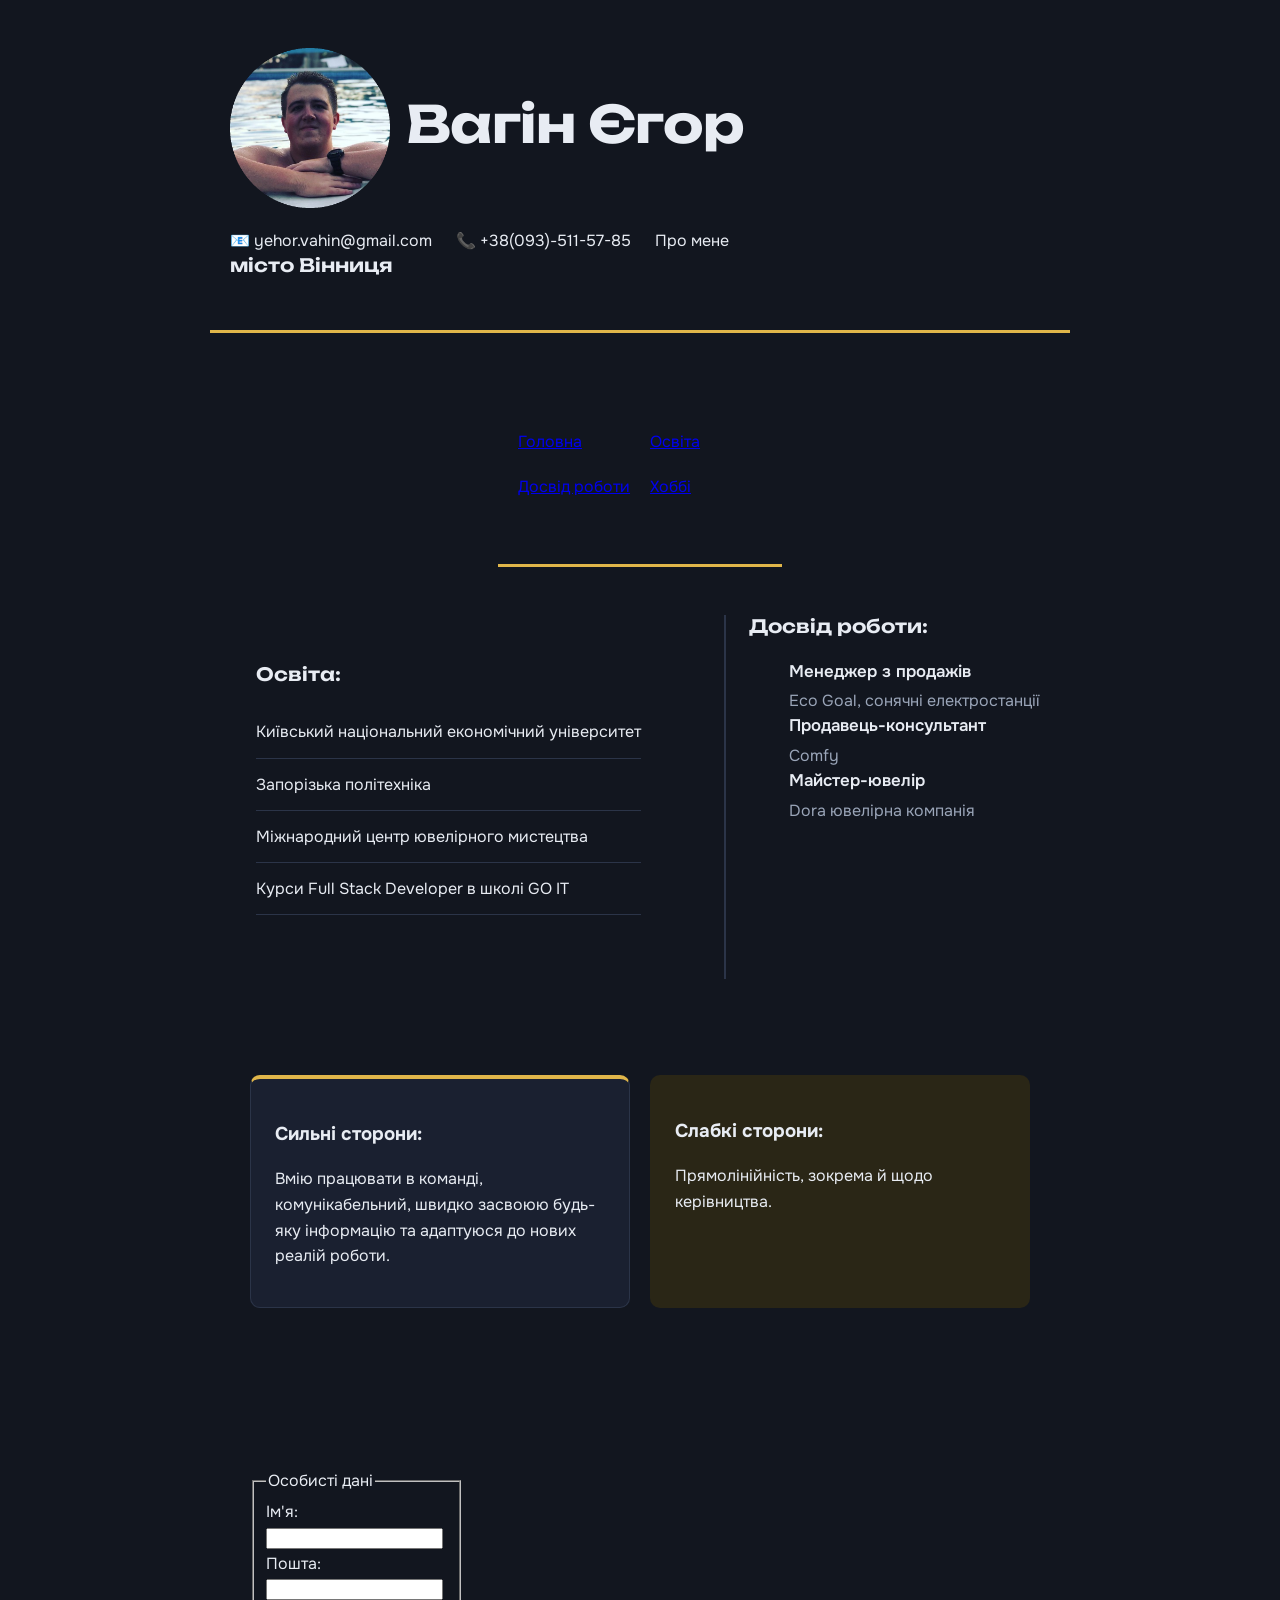
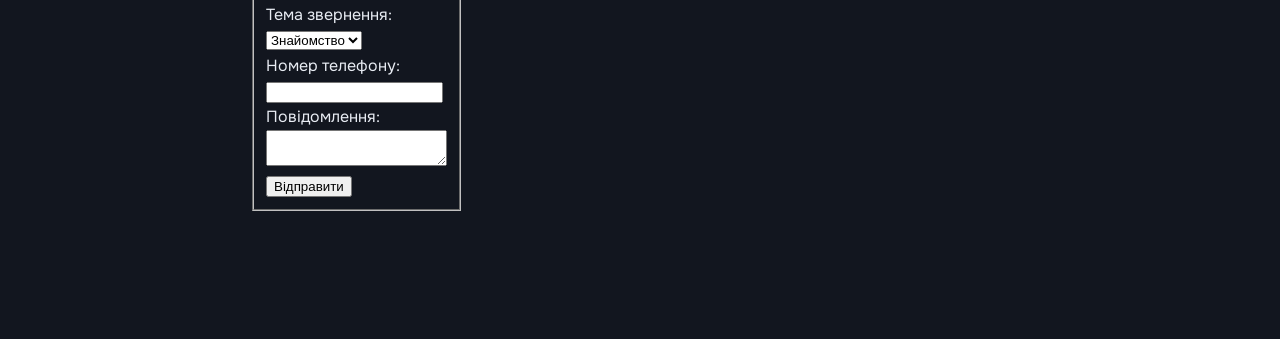
==== index.html @ c0144951 "added pages and info" ====
<!doctype html>
<html lang="uk">
  <head>
    <meta charset="UTF-8" />
    <meta name="viewport" content="width=device-width, initial-scale=1.0" />
    <link rel="stylesheet" href="style/style.css" />
    <link rel="preconnect" href="https://fonts.googleapis.com" />
    <link rel="preconnect" href="https://fonts.gstatic.com" crossorigin />
    <link
      href="https://fonts.googleapis.com/css2?family=Onest:wght@100..900&family=Unbounded:wght@200..900&display=swap"
      rel="stylesheet" />
    <title>Document</title>
  </head>
  <body>
    <header class="header container">
      <div class="name">
        <div class="main__info">
          <img
            class="photo"
            src="images/image1.png"
            alt="Фото портрет"
            width="160"
            height="160"
            title="Фото портрет" />
          <h1>Вагін Єгор</h1>
        </div>
        <div class="info">
          <a href="mailto:yehor.vahin@gmail.com"
            >&#128231; yehor.vahin@gmail.com</a
          >
          <a href="tel:380935115785">&#128222; +38(093)-511-57-85</a>
          <a href="#about">Про мене</a>
        </div>
        <h2>місто Вінниця</h2>
      </div>
    </header>
    <main class="container">
      <section class="menu">
        <a href="#">Головна</a>
        <a href="pages/education.html">Освіта</a>
        <a href="pages/experience.html">Досвід роботи</a>
        <a href="pages/hobby.html">Хоббі</a>
      </section>
      <section class="education">
        <h2>Освіта:</h2>
        <ul class="education__list">
          <li>Київський національний економічний університет</li>
          <li>Запорізька політехніка</li>
          <li>Міжнародний центр ювелірного мистецтва</li>
          <li>Курси Full Stack Developer в школі GO IT</li>
        </ul>
      </section>
      <section class="experience">
        <h2>Досвід роботи:</h2>
        <ul class="experience__list">
          <li>
            <h3>Менеджер з продажів</h3>
            <p>Eco Goal, сонячні електростанції</p>
          </li>
          <li>
            <h3>Продавець-консультант</h3>
            <p>Comfy</p>
          </li>
          <li>
            <h3>Майстер-ювелір</h3>
            <p>Dora ювелірна компанія</p>
          </li>
        </ul>
      </section>
      <section class="about">
        <div class="card strong">
          <h3 id="about">Сильні сторони:</h3>
          <p>
            Вмію працювати в команді, комунікабельний, швидко засвоюю будь-яку
            інформацію та адаптуюся до нових реалій роботи.
          </p>
        </div>
        <div class="card weak">
          <h3>Слабкі сторони:</h3>
          <p>Прямолінійність, зокрема й щодо керівництва.</p>
        </div>
      </section>
      <section class="form">
        <form>
          <fieldset>
            <legend>Особисті дані</legend>
            <label for="name"> Ім'я: </label>
            <input
              type="text"
              id="name"
              name="firstName"
              minlength="2"
              required />
            <label for="email">Пошта:</label>
            <input type="email" id="email" name="email" required />
            <label for="theme">Тема звернення:</label>
            <select name="theme" id="theme">
              <option value="acquaintance">Знайомство</option>
              <option value="job">Робота</option>
              <option value="business">Бізнес</option>
            </select>
            <br />
            <label for="phone">Номер телефону:</label>
            <input type="tel" id="phone" name="phoneNumber" required />
            <label for="text">Повідомлення:</label>
            <textarea name="message" id="text"></textarea>
            <button type="submit">Відправити</button>
          </fieldset>
        </form>
      </section>
    </main>
  </body>
</html>
---- style/style.css ----
:root {
  --bg: #12161f;
  --surface: #1a2030;
  --ink: #e8ecf3;
  --muted: #9aa5b8;
  --line: #2b3448;
  --accent: #e0b64a;
  --accent-soft: #2a2616;
}
*,
*::before,
*::after {
  box-sizing: border-box;
}
body {
  margin: 0;
  background: var(--bg);
  color: var(--ink);
  font:
    400 1rem/1.6 "Onest",
    "Segoe UI",
    sans-serif;
  max-width: 100%;
}
main {
  display: grid;
  grid-template-columns: 1.3fr 1fr;
  gap: 3rem;
  margin-top: 2.5rem;
}
section {
  max-width: 860px;
  margin: 0 auto;
  padding: 3rem 1.25rem 4rem;
}
.container {
  max-width: 860px;
  margin: 0 auto;
  padding: 3rem 1.25rem 4rem;
}
.header {
  padding-bottom: 2rem;
  border-bottom: 3px solid var(--accent);
}
.main__info {
  display: flex;
  align-items: center;
  gap: 1rem;
}
h1 {
  margin: 0 0 0.5rem;
  font:
    700 clamp(1.9rem, 6vw, 3.2rem)/1.1 "Unbounded",
    "Onest",
    sans-serif;
  letter-spacing: -0.01em;
  overflow-wrap: anywhere;
}
h2 {
  margin: 0 0 1.25rem;
  font:
    600 1.15rem/1.3 "Unbounded",
    "Onest",
    sans-serif;
}
.info {
  margin: 1.25rem 0 0;
  padding: 0;
  list-style: none;
  display: flex;
  flex-wrap: wrap;
  gap: 0.5rem 1.5rem;
  color: var(--muted);
}
.info li {
  white-space: nowrap;
}
.info a {
  text-decoration: none;
  color: var(--ink);
}
.education__list {
  margin: 0;
  padding: 0;
  list-style: none;
}
.education__list li {
  padding: 0.8rem 0;
  border-bottom: 1px solid var(--line);
}
.experience {
  position: relative;
  padding: 0 0 1.4rem 1.4rem;
  border-left: 2px solid var(--line);
}
.experience__list li {
  list-style-type: none;
}
.experience__list h3 {
  margin: 0;
  font-size: 1.05rem;
  font-weight: 600;
}
.experience__list p {
  margin: 0.15rem 0 0;
  color: var(--muted);
}
.about {
  grid-column: 1 / -1;
  display: grid;
  gap: 1.25rem;
  grid-template-columns: 1fr 1fr;
}
.card {
  background: var(--surface);
  border: 1px solid var(--line);
  border-radius: 10px;
  padding: 1.4rem 1.5rem;
}
.card.strong {
  border-top: 4px solid var(--accent);
}
.card.weak {
  background: var(--accent-soft);
  border-color: transparent;
}
.card h3 {
  margin-bottom: 0.6rem;
}
.main {
  display: grid;
  grid-template-columns: 1fr;
  grid-column: 1 / -1;
}
.menu {
  grid-column: 1 / -1;
  display: grid;
  gap: 1.25rem;
  grid-template-columns: 1fr 1fr;
  border-bottom: 3px solid var(--accent);
}
form {
  grid-column: 1 / -1;
  display: grid;
  gap: 1.25rem;
  grid-template-columns: 1fr 1fr;
}
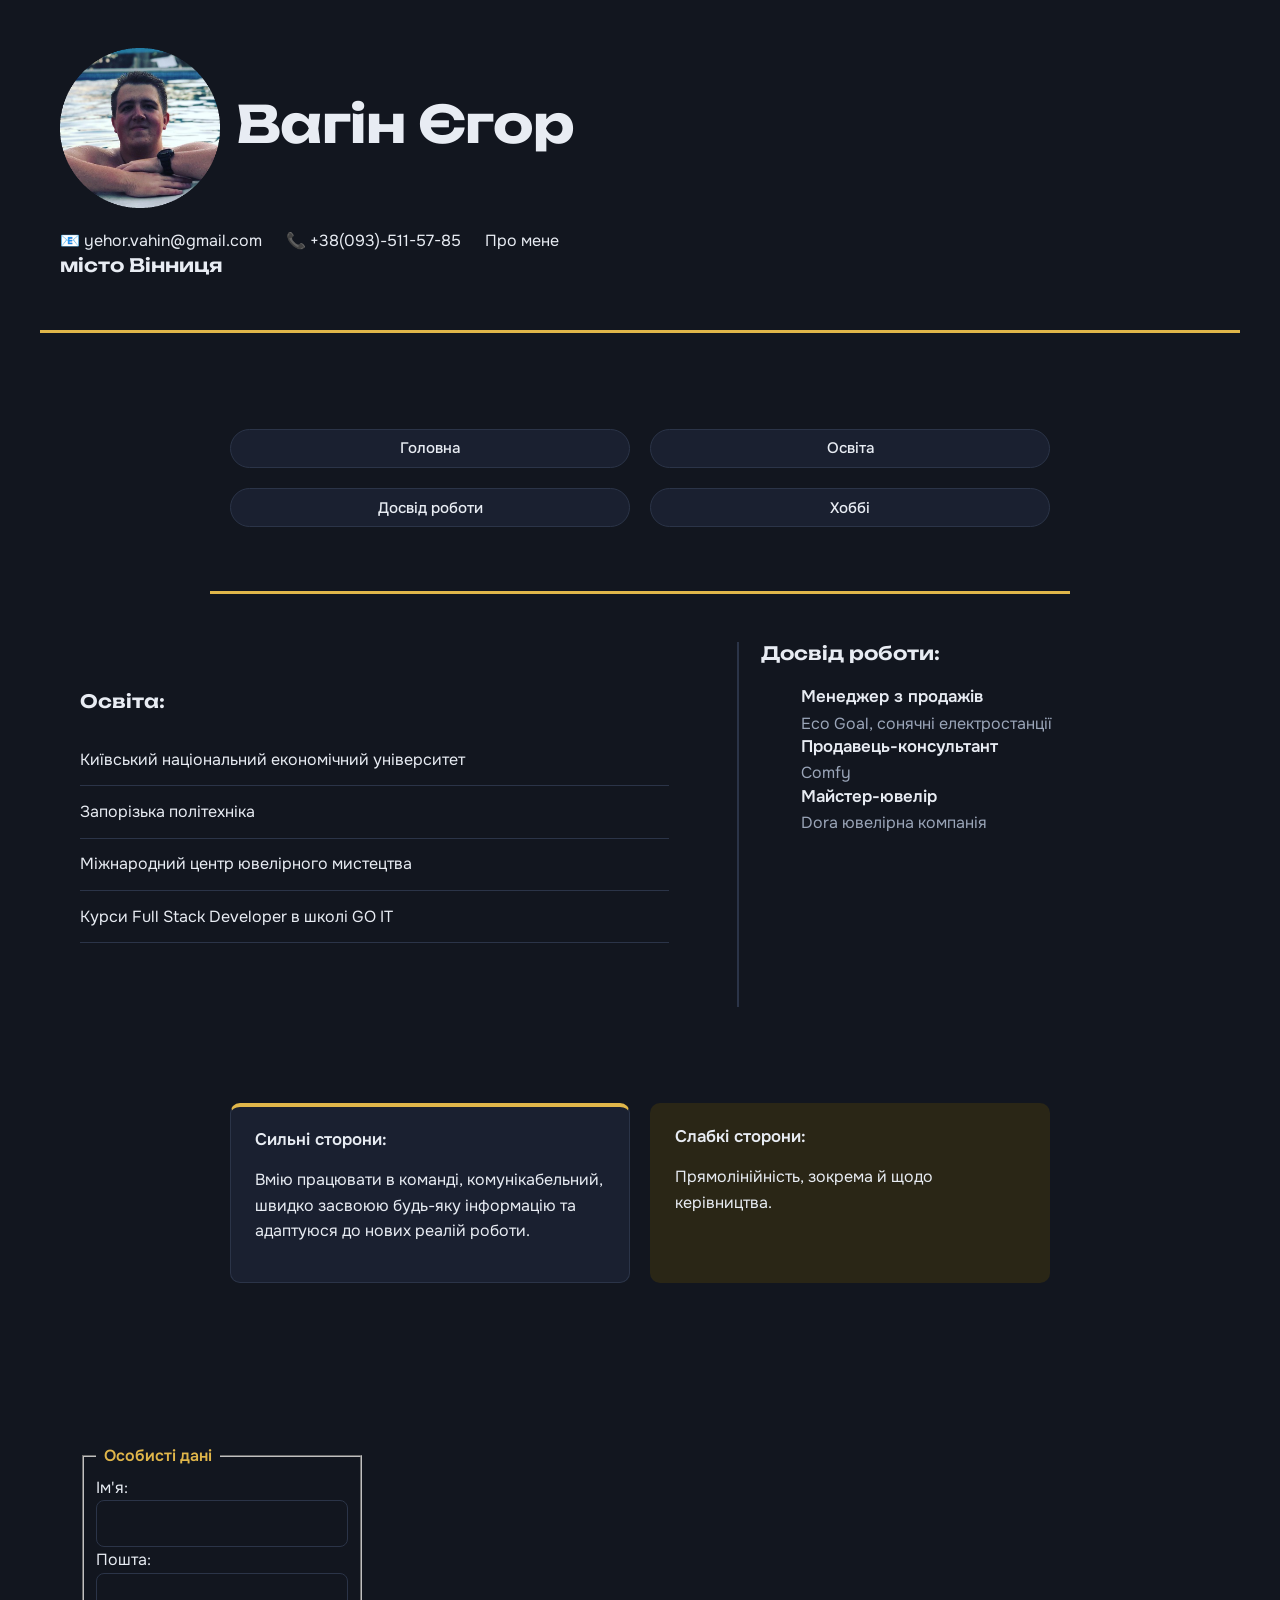
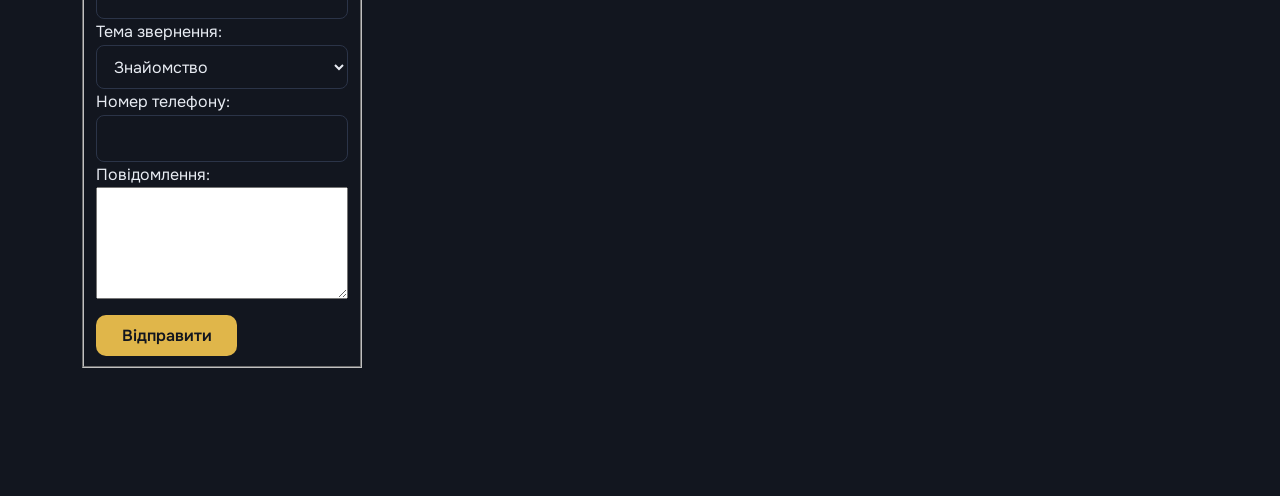
==== commit eb6eebb1: "added new blocks and styles" ====
--- a/index.html
+++ b/index.html
@@ -22,7 +22,7 @@
             width="160"
             height="160"
             title="Фото портрет" />
-          <h1>Вагін Єгор</h1>
+          <h1 class="header__info">Вагін Єгор</h1>
         </div>
         <div class="info">
           <a href="mailto:yehor.vahin@gmail.com"
@@ -31,18 +31,18 @@
           <a href="tel:380935115785">&#128222; +38(093)-511-57-85</a>
           <a href="#about">Про мене</a>
         </div>
-        <h2>місто Вінниця</h2>
+        <h2 class="title">місто Вінниця</h2>
       </div>
     </header>
     <main class="container">
       <section class="menu">
-        <a href="#">Головна</a>
-        <a href="pages/education.html">Освіта</a>
-        <a href="pages/experience.html">Досвід роботи</a>
-        <a href="pages/hobby.html">Хоббі</a>
+        <a href="#" class="menu__link">Головна</a>
+        <a href="pages/education.html" class="menu__link">Освіта</a>
+        <a href="pages/experience.html" class="menu__link">Досвід роботи</a>
+        <a href="pages/hobby.html" class="menu__link">Хоббі</a>
       </section>
       <section class="education">
-        <h2>Освіта:</h2>
+        <h2 class="title">Освіта:</h2>
         <ul class="education__list">
           <li>Київський національний економічний університет</li>
           <li>Запорізька політехніка</li>
@@ -51,60 +51,74 @@
         </ul>
       </section>
       <section class="experience">
-        <h2>Досвід роботи:</h2>
+        <h2 class="title">Досвід роботи:</h2>
         <ul class="experience__list">
           <li>
-            <h3>Менеджер з продажів</h3>
+            <h3 class="card__title">Менеджер з продажів</h3>
             <p>Eco Goal, сонячні електростанції</p>
           </li>
           <li>
-            <h3>Продавець-консультант</h3>
+            <h3 class="card__title">Продавець-консультант</h3>
             <p>Comfy</p>
           </li>
           <li>
-            <h3>Майстер-ювелір</h3>
+            <h3 class="card__title">Майстер-ювелір</h3>
             <p>Dora ювелірна компанія</p>
           </li>
         </ul>
       </section>
       <section class="about">
         <div class="card strong">
-          <h3 id="about">Сильні сторони:</h3>
+          <h3 id="about" class="card__title">Сильні сторони:</h3>
           <p>
             Вмію працювати в команді, комунікабельний, швидко засвоюю будь-яку
             інформацію та адаптуюся до нових реалій роботи.
           </p>
         </div>
         <div class="card weak">
-          <h3>Слабкі сторони:</h3>
+          <h3 class="card__title">Слабкі сторони:</h3>
           <p>Прямолінійність, зокрема й щодо керівництва.</p>
         </div>
       </section>
       <section class="form">
         <form>
-          <fieldset>
-            <legend>Особисті дані</legend>
+          <fieldset class="form__fieldest">
+            <legend class="form__legend">Особисті дані</legend>
             <label for="name"> Ім'я: </label>
             <input
+              class="form__control"
               type="text"
               id="name"
               name="firstName"
               minlength="2"
               required />
             <label for="email">Пошта:</label>
-            <input type="email" id="email" name="email" required />
+            <input
+              class="form__control"
+              type="email"
+              id="email"
+              name="email"
+              required />
             <label for="theme">Тема звернення:</label>
-            <select name="theme" id="theme">
+            <select name="theme" id="theme" class="form__control">
               <option value="acquaintance">Знайомство</option>
               <option value="job">Робота</option>
               <option value="business">Бізнес</option>
             </select>
             <br />
             <label for="phone">Номер телефону:</label>
-            <input type="tel" id="phone" name="phoneNumber" required />
+            <input
+              class="form__control"
+              type="tel"
+              id="phone"
+              name="phoneNumber"
+              required />
             <label for="text">Повідомлення:</label>
-            <textarea name="message" id="text"></textarea>
-            <button type="submit">Відправити</button>
+            <textarea
+              name="message"
+              id="text"
+              class="form__control--area"></textarea>
+            <button type="submit" class="form__button">Відправити</button>
           </fieldset>
         </form>
       </section>
--- a/style/style.css
+++ b/style/style.css
@@ -6,11 +6,23 @@
   --line: #2b3448;
   --accent: #e0b64a;
   --accent-soft: #2a2616;
+  --link: #e8ecf3;
+  --link-hover: #e0b64a;
+  --link-visited: #c9bb8f;
+  --radius: 10px;
+  --font-body: "Onest", "Segoe UI", sans-serif;
+  --font-head: "Unbounded", "Onest", sans-serif;
 }
 *,
 *::before,
 *::after {
   box-sizing: border-box;
+}
+h1,
+h2,
+h3 {
+  margin: 0;
+  line-height: 1.3;
 }
 body {
   margin: 0;
@@ -32,22 +44,41 @@
   max-width: 860px;
   margin: 0 auto;
   padding: 3rem 1.25rem 4rem;
+  width: 100%;
 }
 .container {
-  max-width: 860px;
+  max-width: 1200px;
   margin: 0 auto;
   padding: 3rem 1.25rem 4rem;
+  box-sizing: border-box;
 }
 .header {
   padding-bottom: 2rem;
   border-bottom: 3px solid var(--accent);
+}
+.menu__link {
+  padding: 0.6rem 1.2rem;
+  border: 1px solid var(--line);
+  border-radius: 999px;
+  background: var(--surface);
+  color: var(--link);
+  font: 500 0.95rem/1.2 var(--font-body);
+  text-align: center;
+  text-decoration: none;
+  transition:
+    border-color 0.2s,
+    color 0.2s,
+    background-color 0.2s;
+}
+.menu__link:visited {
+  color: var(--link-visited);
 }
 .main__info {
   display: flex;
   align-items: center;
   gap: 1rem;
 }
-h1 {
+.header__info {
   margin: 0 0 0.5rem;
   font:
     700 clamp(1.9rem, 6vw, 3.2rem)/1.1 "Unbounded",
@@ -56,12 +87,15 @@
   letter-spacing: -0.01em;
   overflow-wrap: anywhere;
 }
-h2 {
-  margin: 0 0 1.25rem;
-  font:
-    600 1.15rem/1.3 "Unbounded",
-    "Onest",
-    sans-serif;
+.title {
+  margin-bottom: 1.25rem;
+  font: 600 1.15rem/1.3 var(--font-head);
+  text-align: left;
+}
+.card__title {
+  margin-bottom: 0.6rem;
+  font: 600 1.05rem/1.3 var(--font-body);
+  text-align: left;
 }
 .info {
   margin: 1.25rem 0 0;
@@ -145,3 +179,78 @@
   gap: 1.25rem;
   grid-template-columns: 1fr 1fr;
 }
+.gallery {
+  display: grid;
+  grid-template-columns: repeat(3, minmax(0, 1fr));
+  gap: 1.25rem;
+  align-items: start;
+}
+.gallery__item {
+  margin: 0;
+  overflow: hidden;
+  border: 1px solid var(--line);
+  border-radius: var(--radius);
+  background: var(--surface);
+}
+.gallery__image {
+  width: 100%;
+  height: auto;
+}
+.gallery__caption {
+  padding: 0.75rem 1rem;
+  color: var(--muted);
+  text-align: center;
+}
+input,
+textarea,
+select {
+  box-sizing: border-box;
+  width: 100%;
+  max-width: 100%;
+  padding: 8px;
+}
+.form__fieldset {
+  display: grid;
+  gap: 0.6rem;
+  min-width: 0;
+  margin: 0;
+  padding: 1.5rem;
+  border: 1px solid var(--line);
+  border-radius: var(--radius);
+}
+.form__legend {
+  padding: 0 0.5rem;
+  color: var(--accent);
+  font-weight: 600;
+}
+.form__button {
+  justify-self: start;
+  margin-top: 0.5rem;
+  padding: 0.7rem 1.6rem;
+  border: 0;
+  border-radius: var(--radius);
+  background: var(--accent);
+  color: var(--bg);
+  font: 600 1rem/1.2 var(--font-body);
+  text-align: center;
+  cursor: pointer;
+}
+.form__control {
+  width: 100%;
+  max-width: 100%;
+  padding: 0.6rem 0.8rem;
+  border: 1px solid var(--line);
+  border-radius: 8px;
+  background: var(--bg);
+  color: var(--ink);
+  font: inherit;
+}
+.form__control:focus {
+  border-color: var(--accent);
+  outline: 2px solid var(--accent);
+  outline-offset: 1px;
+}
+.form__control--area {
+  min-height: 7rem;
+  resize: vertical;
+}
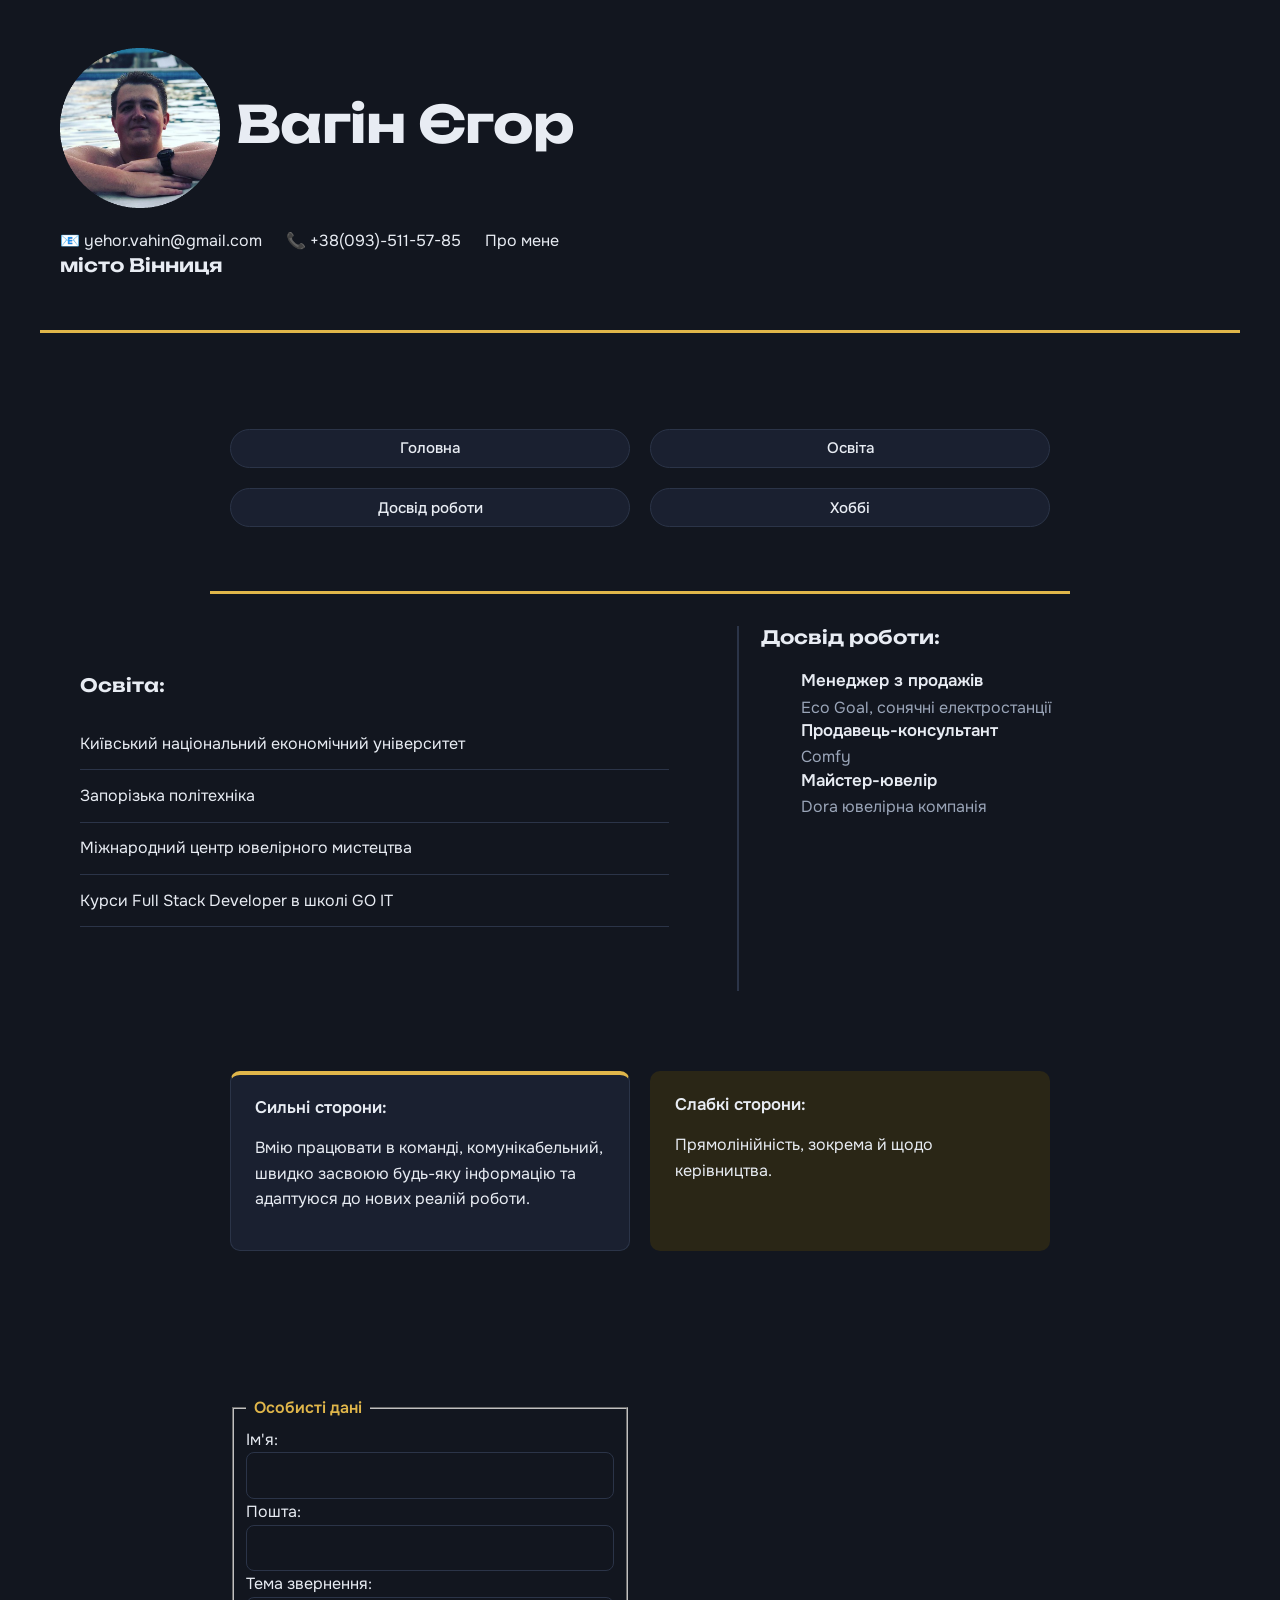
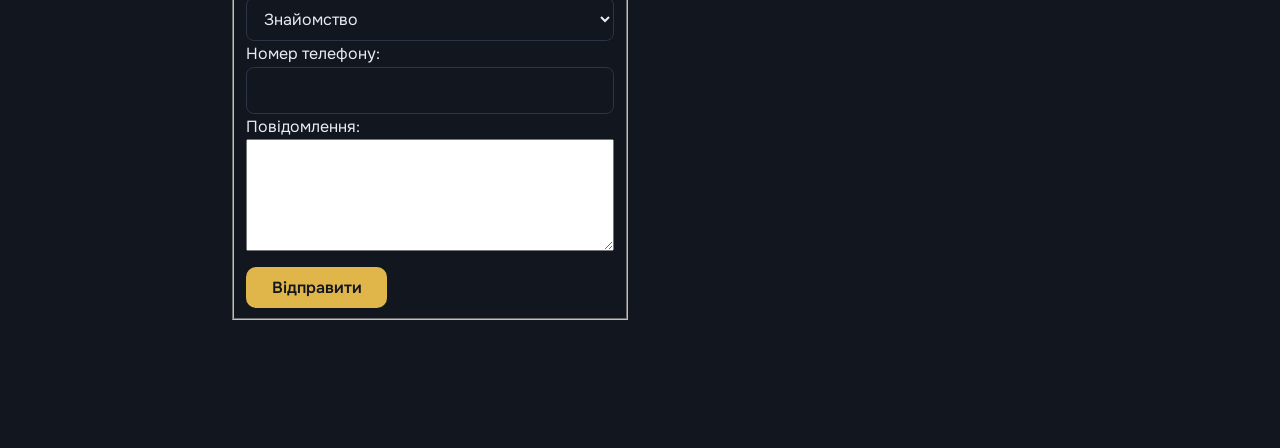
==== commit 48fe3bb4: "added new classes and styles" ====
--- a/index.html
+++ b/index.html
@@ -34,7 +34,7 @@
         <h2 class="title">місто Вінниця</h2>
       </div>
     </header>
-    <main class="container">
+    <main class="container page">
       <section class="menu">
         <a href="#" class="menu__link">Головна</a>
         <a href="pages/education.html" class="menu__link">Освіта</a>
@@ -67,7 +67,7 @@
           </li>
         </ul>
       </section>
-      <section class="about">
+      <section class="about page__full">
         <div class="card strong">
           <h3 id="about" class="card__title">Сильні сторони:</h3>
           <p>
@@ -80,7 +80,7 @@
           <p>Прямолінійність, зокрема й щодо керівництва.</p>
         </div>
       </section>
-      <section class="form">
+      <section class="form page__full">
         <form>
           <fieldset class="form__fieldest">
             <legend class="form__legend">Особисті дані</legend>
--- a/style/style.css
+++ b/style/style.css
@@ -52,6 +52,17 @@
   padding: 3rem 1.25rem 4rem;
   box-sizing: border-box;
 }
+.page {
+  display: grid;
+  grid-template-columns: minmax(0, 1.3fr) minmax(0, 1fr);
+  gap: 2rem 3rem;
+}
+.page--single {
+  grid-template-columns: minmax(0, 1fr);
+}
+.page__full {
+  grid-column: 1 / -1;
+}
 .header {
   padding-bottom: 2rem;
   border-bottom: 3px solid var(--accent);
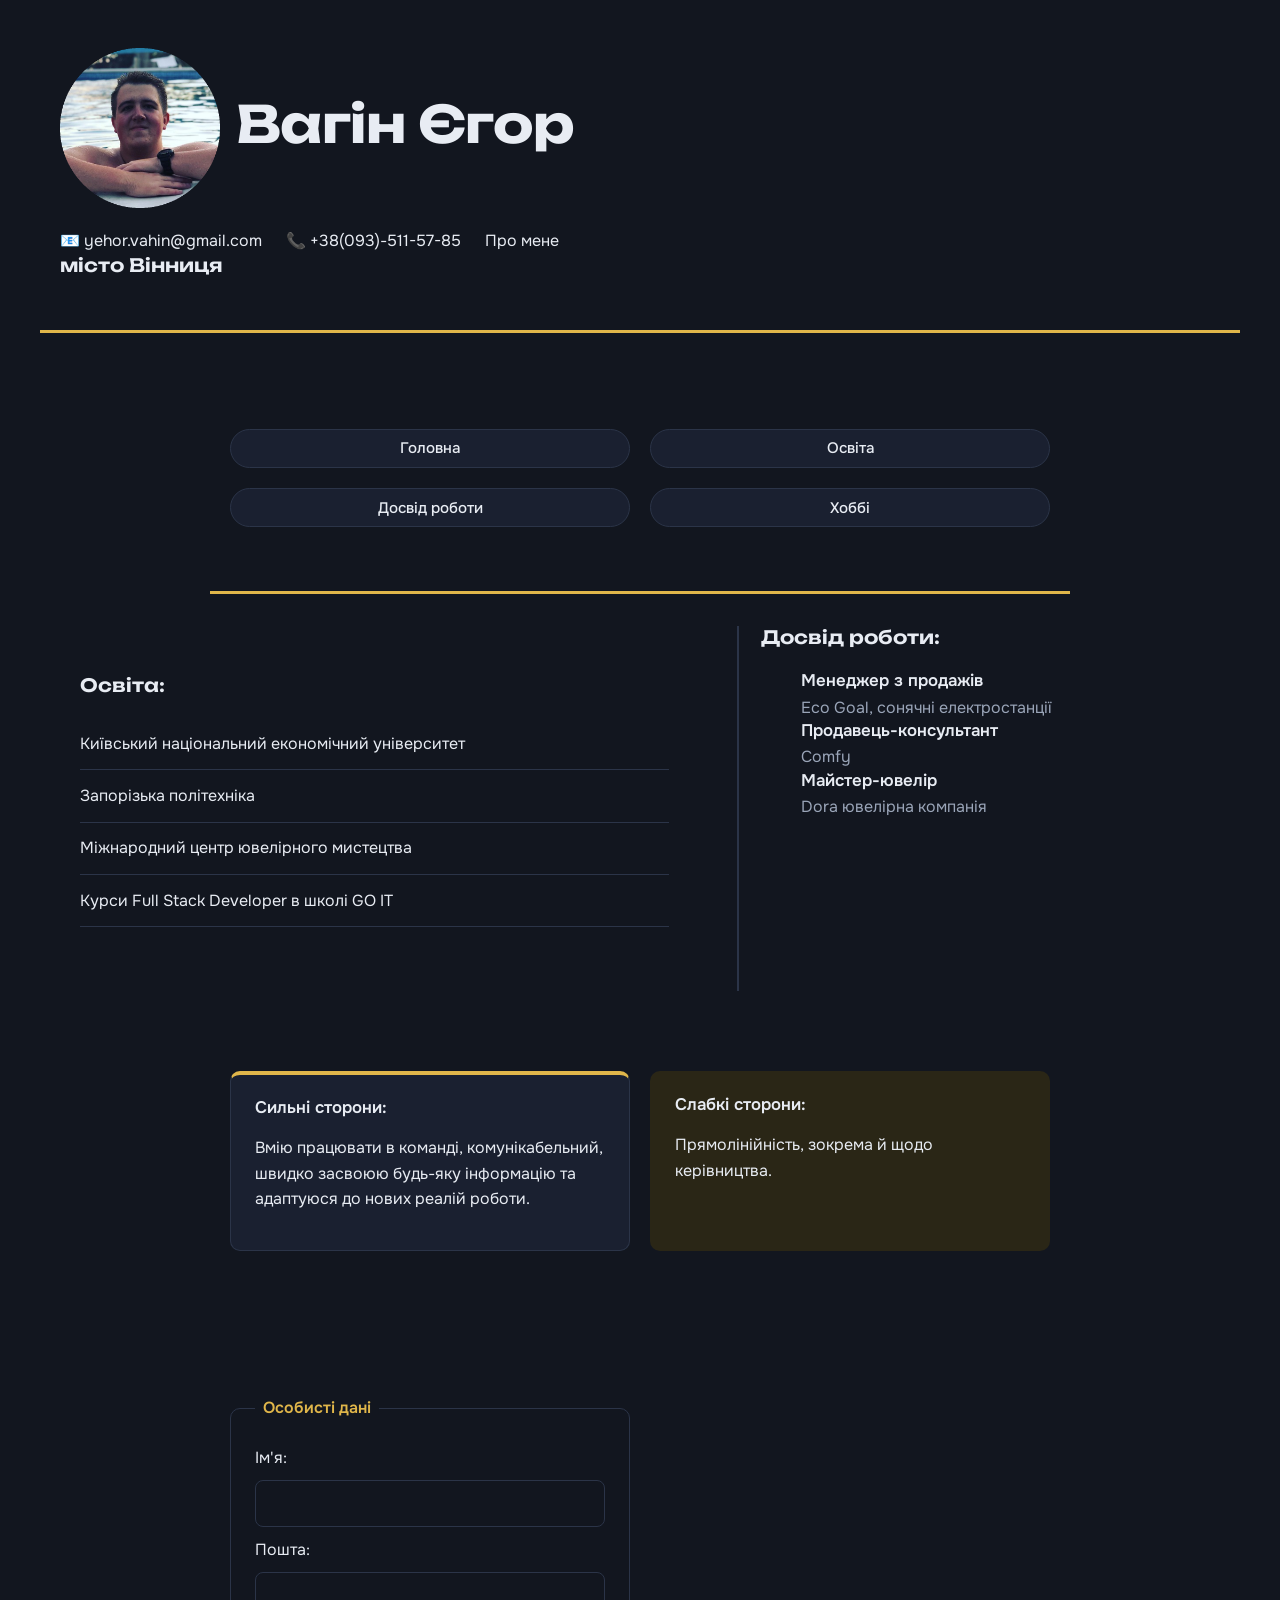
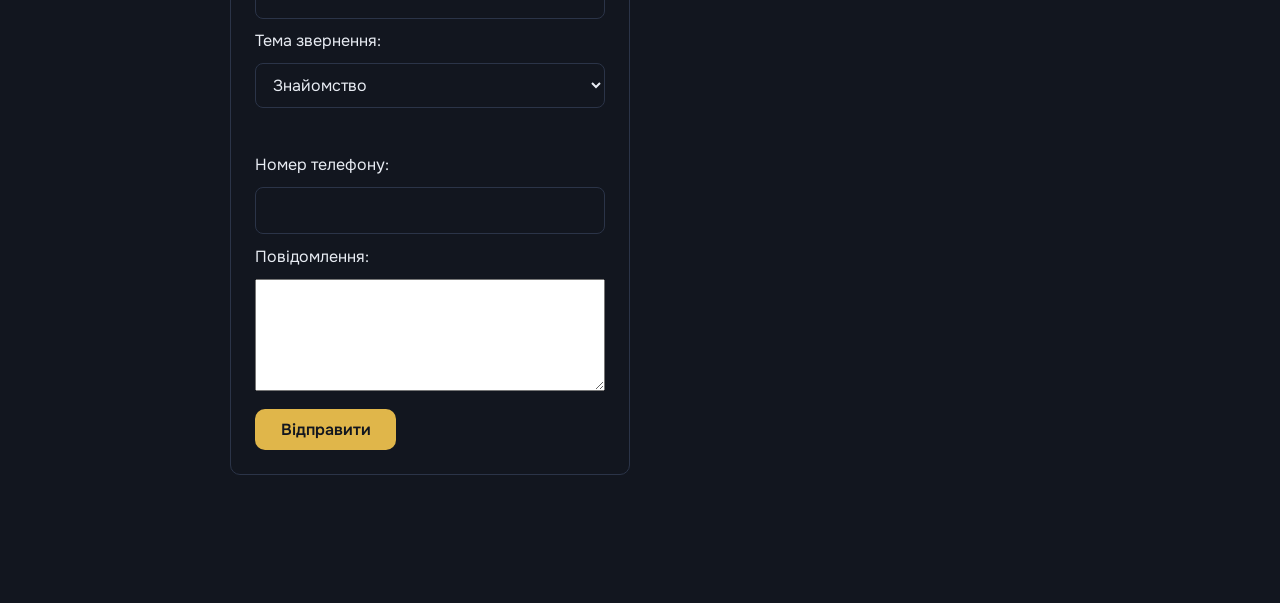
==== commit 39f73d96: "changed css" ====
--- a/index.html
+++ b/index.html
@@ -82,7 +82,7 @@
       </section>
       <section class="form page__full">
         <form>
-          <fieldset class="form__fieldest">
+          <fieldset class="form__fieldset">
             <legend class="form__legend">Особисті дані</legend>
             <label for="name"> Ім'я: </label>
             <input
--- a/style/style.css
+++ b/style/style.css
@@ -265,3 +265,9 @@
   min-height: 7rem;
   resize: vertical;
 }
+@media (max-width: 800px) {
+  .page,
+  .about {
+    grid-template-columns: minmax(0, 1fr);
+  }
+}
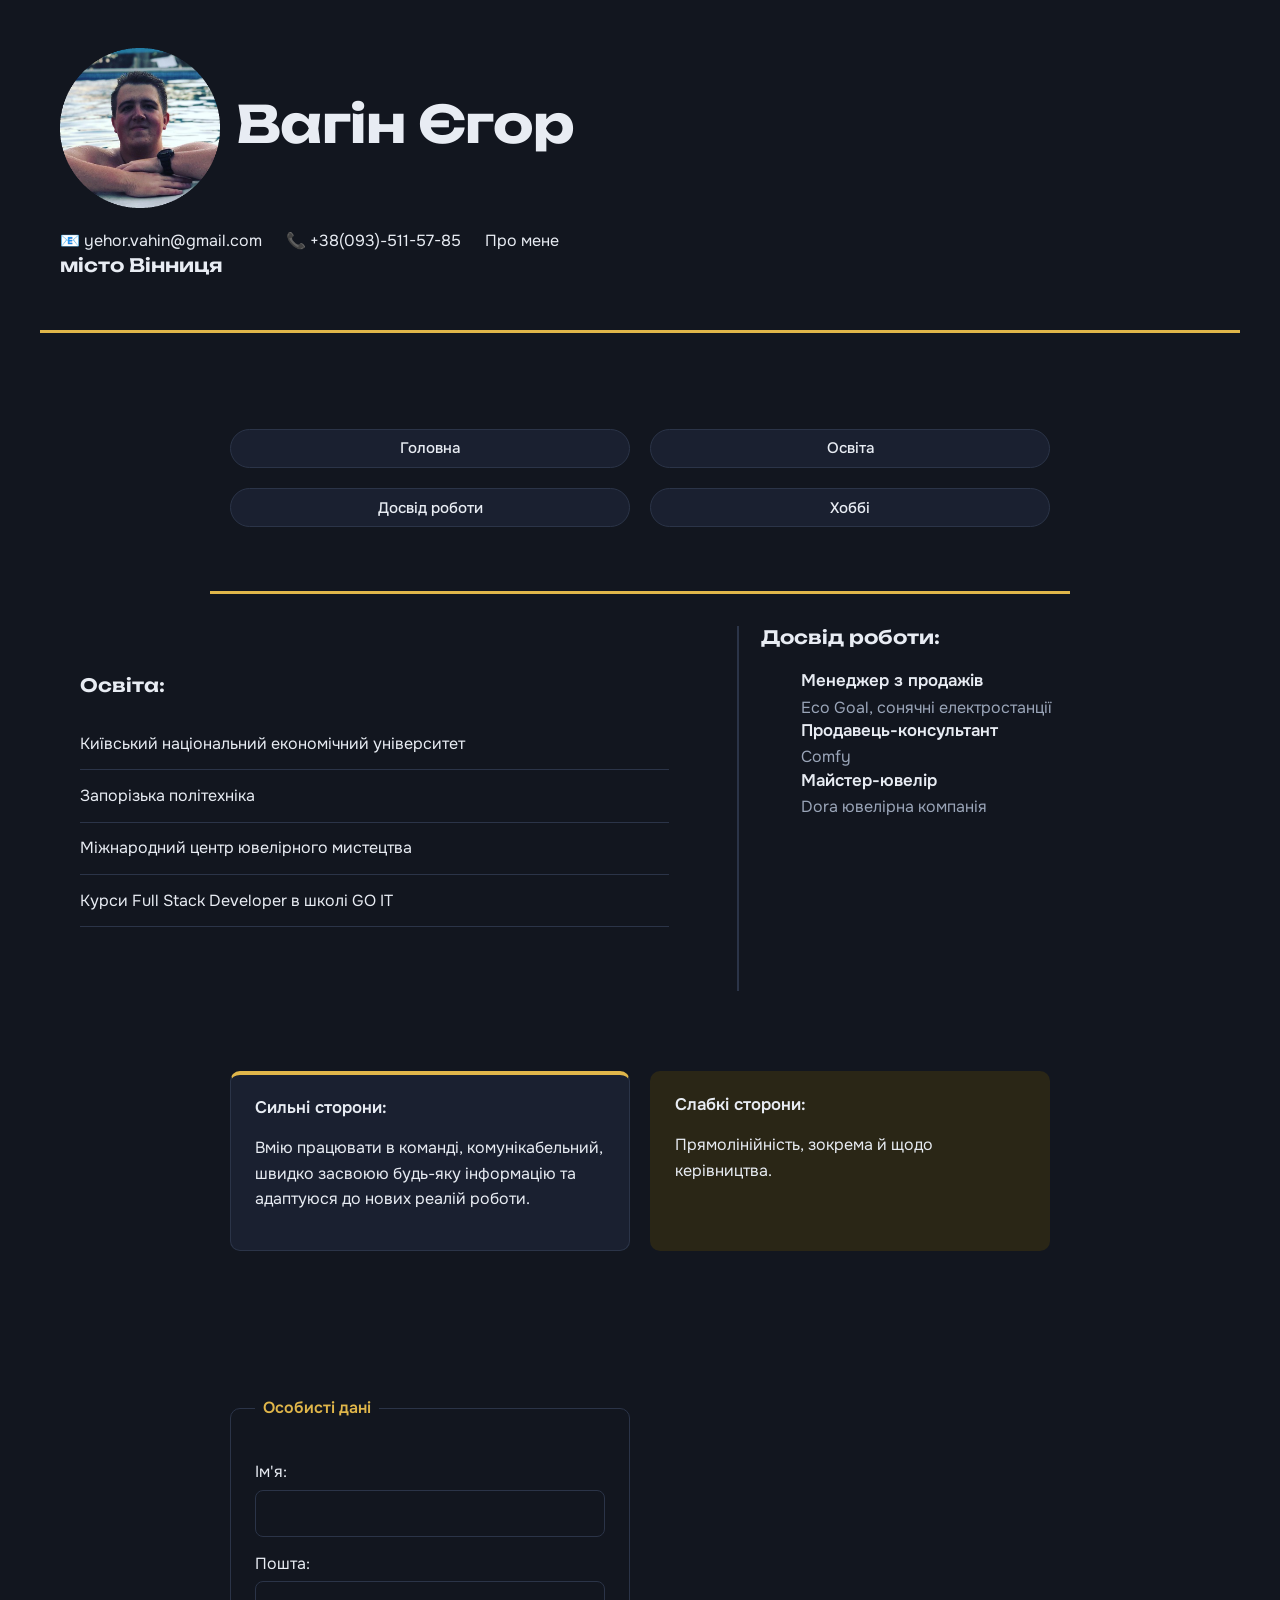
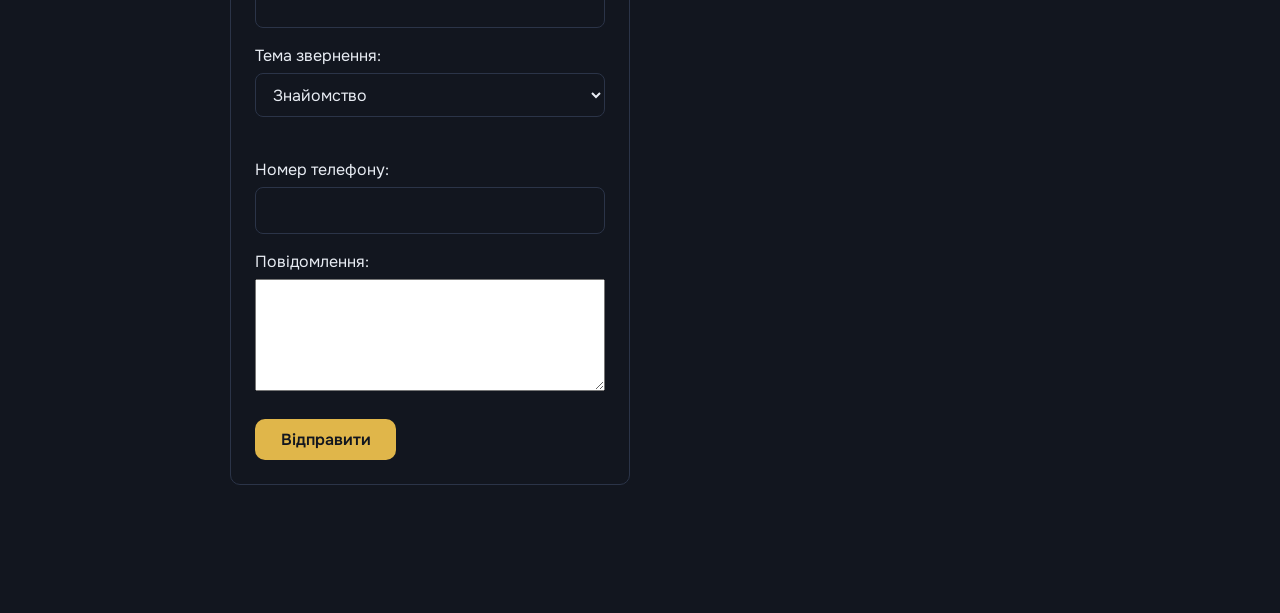
==== commit 11677aa9: "added new adaptive styles" ====
--- a/index.html
+++ b/index.html
@@ -84,7 +84,7 @@
         <form>
           <fieldset class="form__fieldset">
             <legend class="form__legend">Особисті дані</legend>
-            <label for="name"> Ім'я: </label>
+            <label for="name" class="form__label"> Ім'я: </label>
             <input
               class="form__control"
               type="text"
@@ -92,28 +92,28 @@
               name="firstName"
               minlength="2"
               required />
-            <label for="email">Пошта:</label>
+            <label for="email" class="form__label">Пошта:</label>
             <input
               class="form__control"
               type="email"
               id="email"
               name="email"
               required />
-            <label for="theme">Тема звернення:</label>
+            <label for="theme" class="form__label">Тема звернення:</label>
             <select name="theme" id="theme" class="form__control">
               <option value="acquaintance">Знайомство</option>
               <option value="job">Робота</option>
               <option value="business">Бізнес</option>
             </select>
             <br />
-            <label for="phone">Номер телефону:</label>
+            <label for="phone" class="form__label">Номер телефону:</label>
             <input
               class="form__control"
               type="tel"
               id="phone"
               name="phoneNumber"
               required />
-            <label for="text">Повідомлення:</label>
+            <label for="text" class="form__label">Повідомлення:</label>
             <textarea
               name="message"
               id="text"
--- a/style/style.css
+++ b/style/style.css
@@ -221,9 +221,10 @@
   padding: 8px;
 }
 .form__fieldset {
-  display: grid;
-  gap: 0.6rem;
+  display: block;
+  width: 100%;
   min-width: 0;
+  max-width: 100%;
   margin: 0;
   padding: 1.5rem;
   border: 1px solid var(--line);
@@ -235,8 +236,9 @@
   font-weight: 600;
 }
 .form__button {
-  justify-self: start;
-  margin-top: 0.5rem;
+  display: block;
+  max-width: 100%;
+  margin-top: 1.25rem;
   padding: 0.7rem 1.6rem;
   border: 0;
   border-radius: var(--radius);
@@ -247,7 +249,9 @@
   cursor: pointer;
 }
 .form__control {
-  width: 100%;
+  display: block;
+  width: 100%;
+  min-width: 0;
   max-width: 100%;
   padding: 0.6rem 0.8rem;
   border: 1px solid var(--line);
@@ -265,9 +269,39 @@
   min-height: 7rem;
   resize: vertical;
 }
+.form__label {
+  display: block;
+  margin-top: 0.9rem;
+  margin-bottom: 0.3rem;
+}
 @media (max-width: 800px) {
   .page,
   .about {
     grid-template-columns: minmax(0, 1fr);
   }
 }
+@media (max-width: 600px) {
+  .gallery {
+    grid-template-columns: minmax(0, 1fr);
+  }
+  .menu__link {
+    flex: 1 1 40%;
+  }
+}
+@media (max-width: 500px) {
+  .form__fieldset {
+    padding: 1rem 0.75rem;
+  }
+  .form__legend,
+  .form__label,
+  .form__control,
+  .form__button {
+    font-size: 0.875rem;
+  }
+  .form__control {
+    padding: 0.5rem 0.6rem;
+  }
+  .form__button {
+    width: 100%;
+  }
+}
